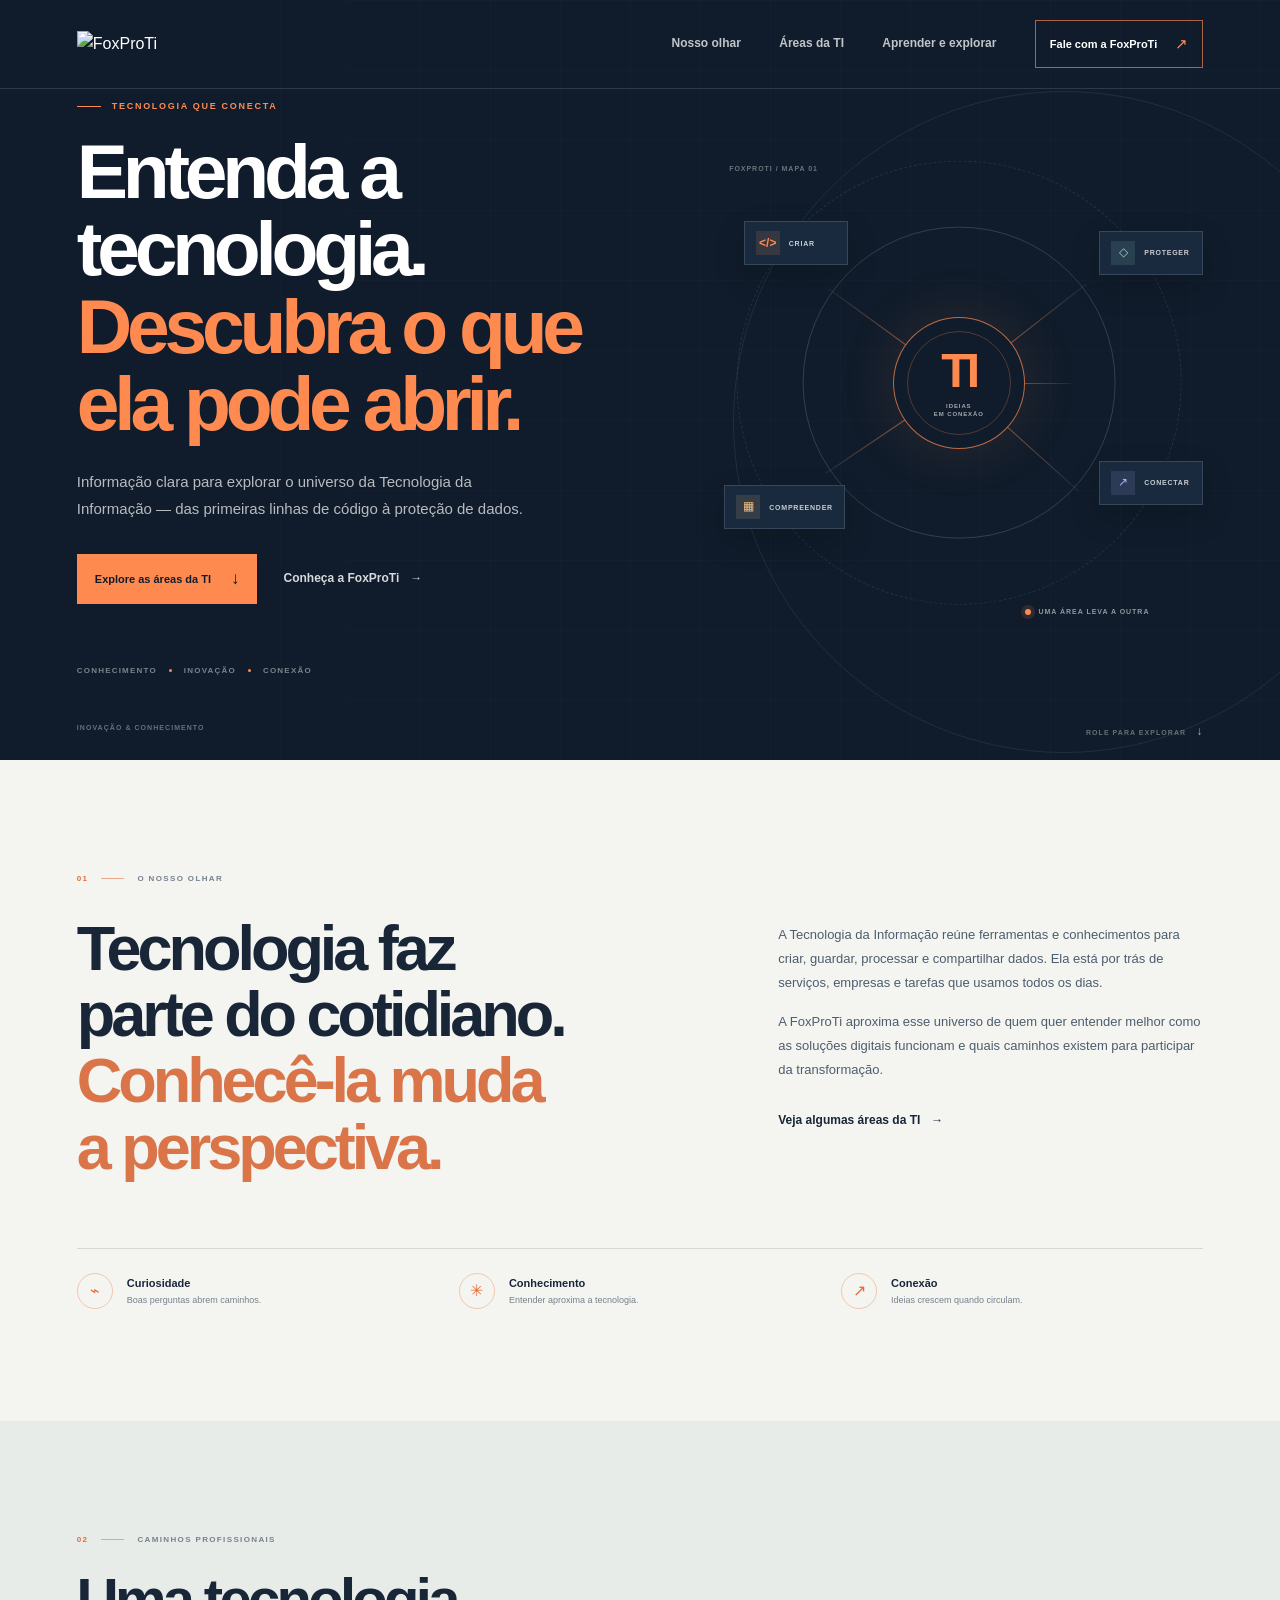
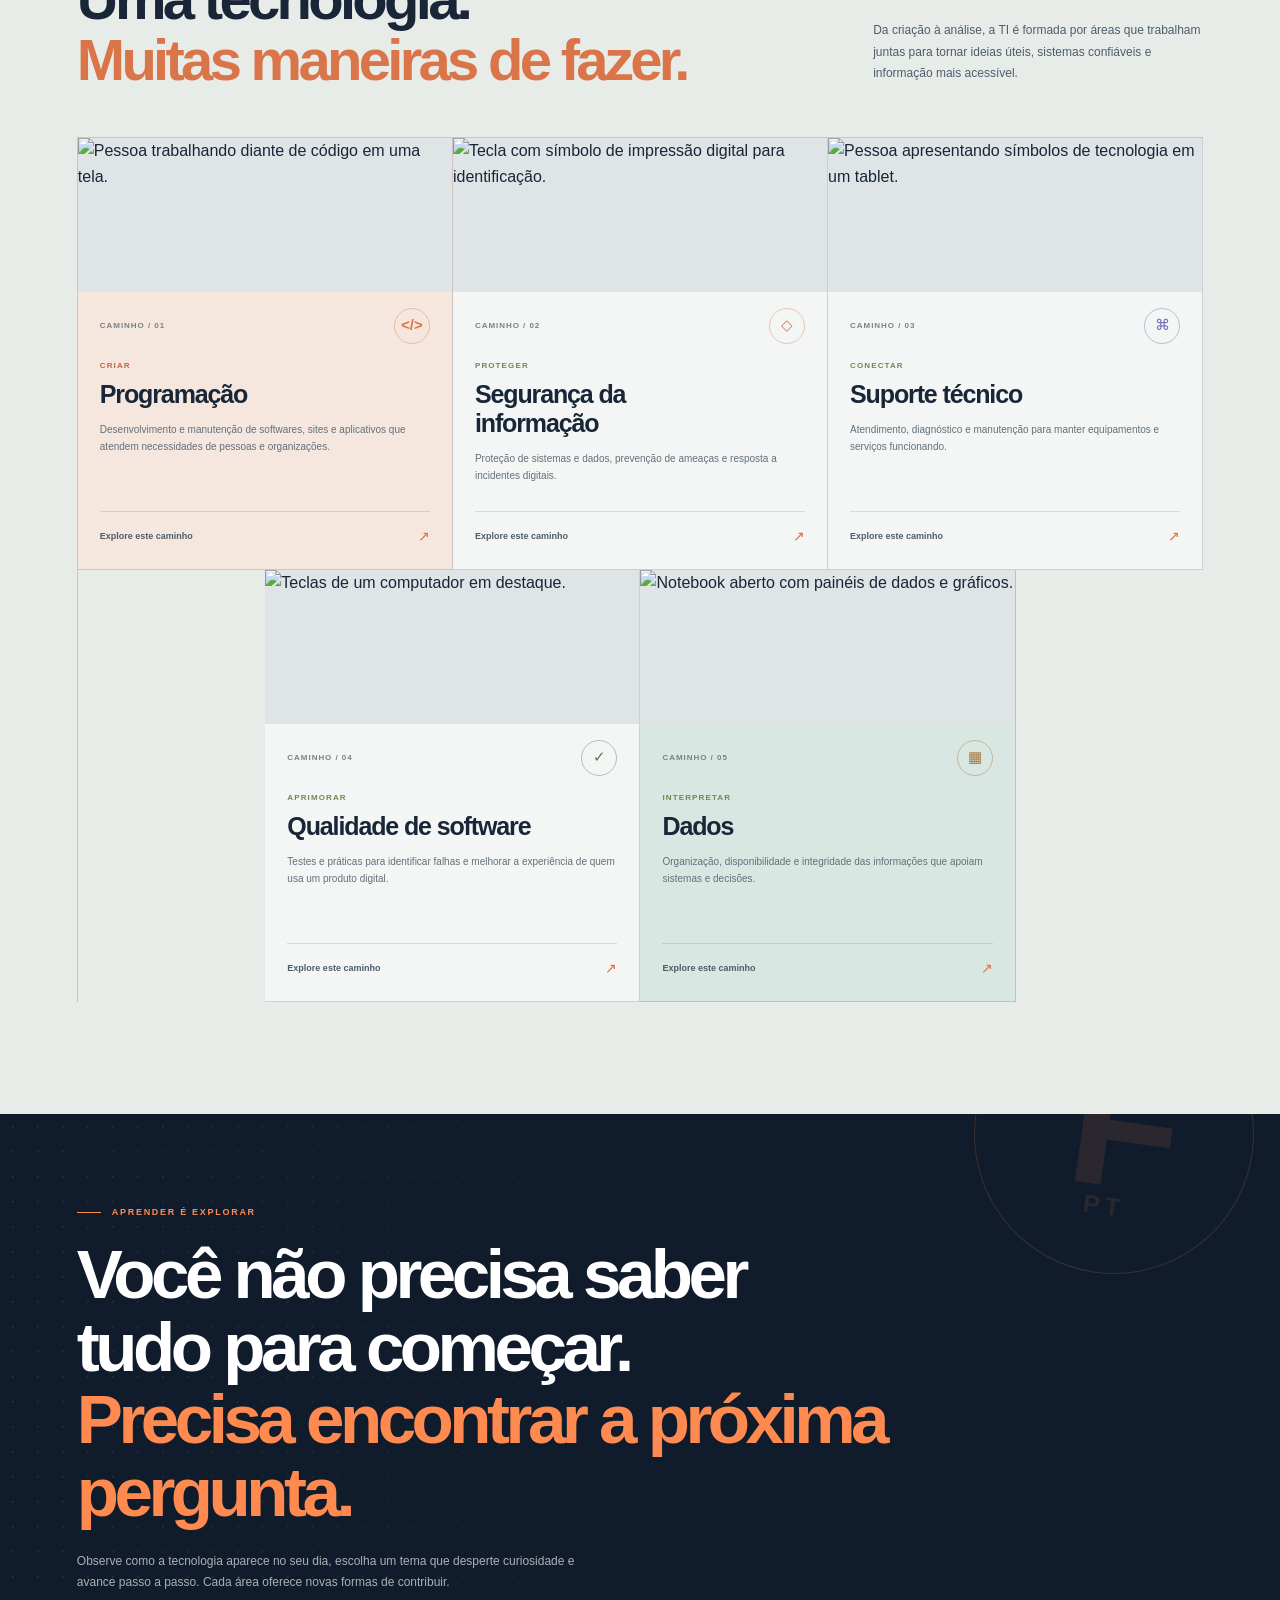
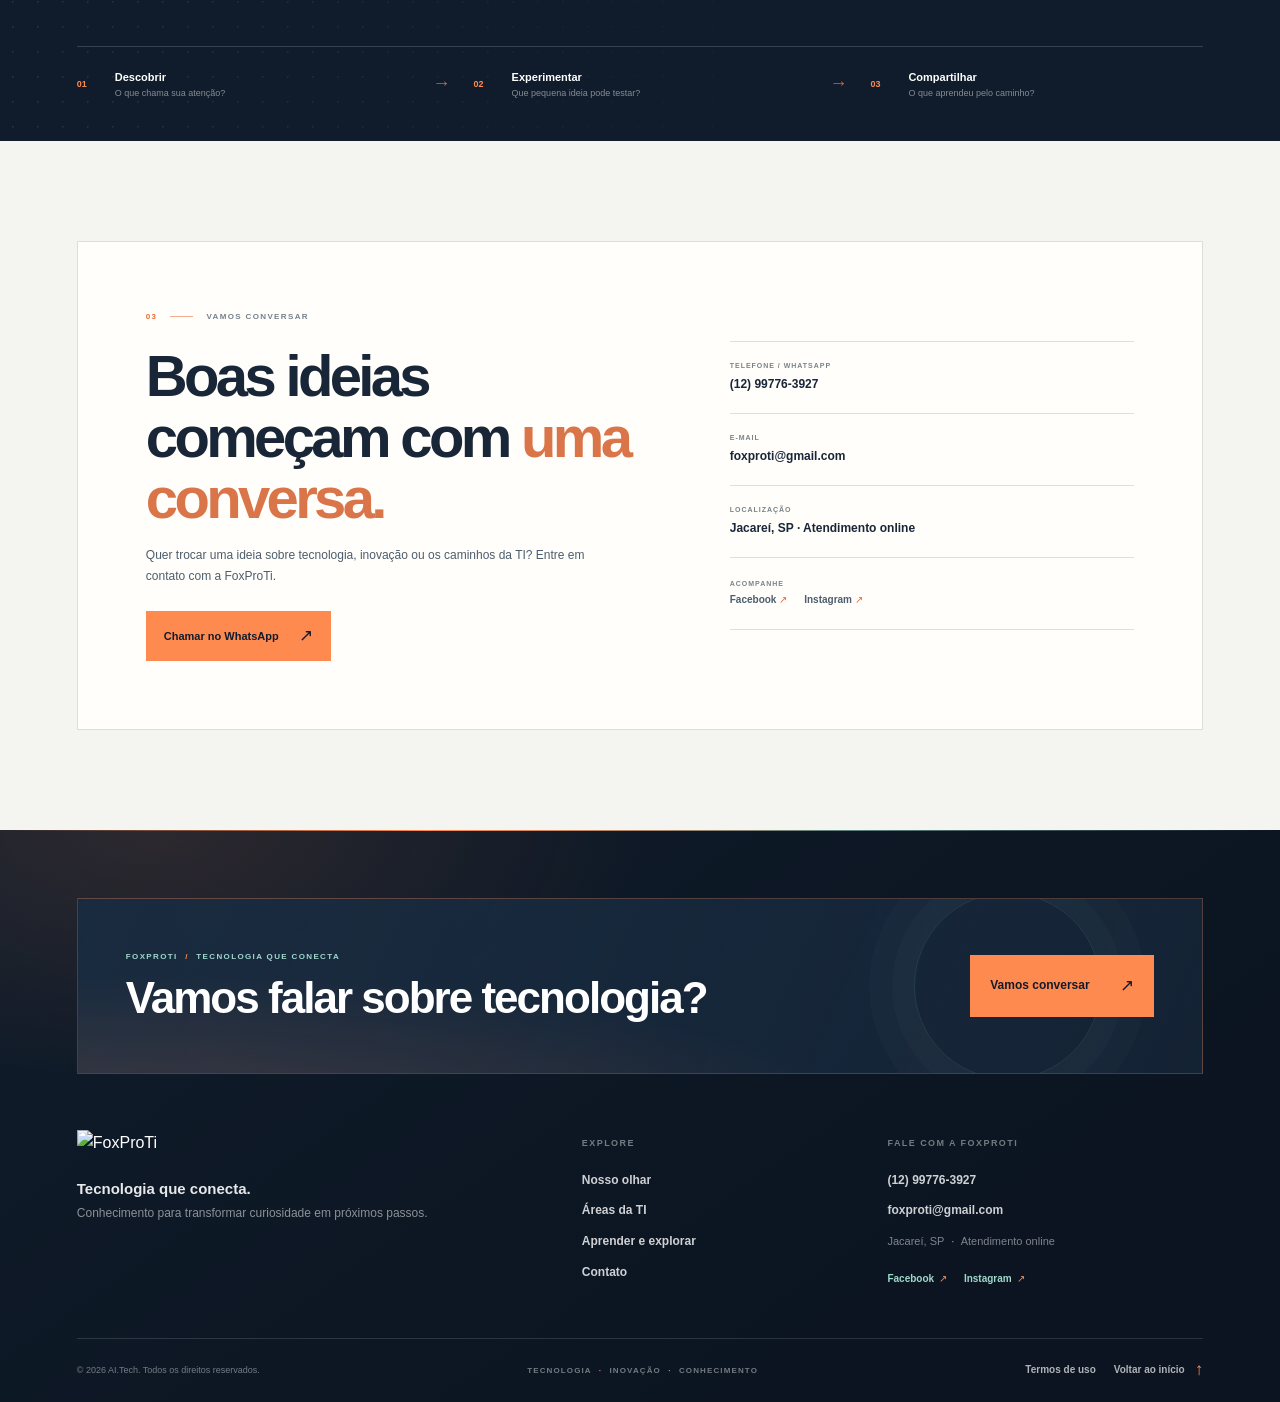
==== index.html @ 0beaa12d "FOXPROTI FOXPROTI" ====
﻿<!doctype html>
<html lang="pt-BR">
<head>
  <meta charset="utf-8">
  <meta name="viewport" content="width=device-width, initial-scale=1">
  <meta name="theme-color" content="#101c2b">
  <meta name="description" content="FoxProTi conecta conhecimento e tecnologia. Explore áreas da Tecnologia da Informação e encontre caminhos para aprender e inovar.">
  <meta property="og:type" content="website">
  <meta property="og:locale" content="pt_BR">
  <meta property="og:title" content="FoxProTi — Tecnologia que conecta">
  <meta property="og:description" content="Conhecimento, inovação e caminhos profissionais no universo da Tecnologia da Informação.">
  <title>FoxProTi — Tecnologia que conecta</title>
  <link rel="icon" href="images/logo.png" type="image/png">
  <link rel="stylesheet" href="css/style.css">
  <script src="js/main.js" defer></script>
</head>
<body>
  <a class="skip-link" href="#conteudo">Pular para o conteúdo</a>

  <header class="site-header">
    <div class="header-inner">
      <a class="brand" href="#inicio" aria-label="FoxProTi, início">
        <img src="images/logo.png" alt="FoxProTi">
      </a>
      <button class="menu-toggle" type="button" aria-expanded="false" aria-controls="site-nav" aria-label="Abrir menu">
        <span></span><span></span>
      </button>
      <nav class="site-nav" id="site-nav" aria-label="Navegação principal">
        <a href="#sobre">Nosso olhar</a>
        <a href="#areas">Áreas da TI</a>
        <a href="#caminhos">Aprender e explorar</a>
        <a class="nav-cta" href="#contato">Fale com a FoxProTi <span aria-hidden="true">↗</span></a>
      </nav>
    </div>
  </header>

  <main id="conteudo">
    <section class="hero" id="inicio" aria-labelledby="hero-title">
      <div class="hero-grid" aria-hidden="true"></div>
      <div class="hero-inner">
        <div class="hero-copy">
          <p class="eyebrow"><span class="eyebrow-line" aria-hidden="true"></span> TECNOLOGIA QUE CONECTA</p>
          <h1 id="hero-title">Entenda a tecnologia.<br><span>Descubra o que ela pode abrir.</span></h1>
          <p class="hero-lead">Informação clara para explorar o universo da Tecnologia da Informação — das primeiras linhas de código à proteção de dados.</p>
          <div class="hero-actions">
            <a class="button button-orange" href="#areas">Explore as áreas da TI <span aria-hidden="true">↓</span></a>
            <a class="text-link text-link-light" href="#sobre">Conheça a FoxProTi <span aria-hidden="true">→</span></a>
          </div>
          <div class="hero-note"><span>CONHECIMENTO</span><i aria-hidden="true"></i><span>INOVAÇÃO</span><i aria-hidden="true"></i><span>CONEXÃO</span></div>
        </div>

        <div class="hero-visual" role="img" aria-label="Ilustração: diferentes áreas da tecnologia conectadas">
          <div class="visual-orbit orbit-one" aria-hidden="true"></div>
          <div class="visual-orbit orbit-two" aria-hidden="true"></div>
          <div class="visual-lines" aria-hidden="true"><i></i><i></i><i></i><i></i><i></i></div>
          <div class="visual-core"><span>TI</span><small>IDEIAS<br>EM CONEXÃO</small></div>
          <div class="orbit-label label-code"><b>&lt;/&gt;</b><span>CRIAR</span></div>
          <div class="orbit-label label-shield"><b>◇</b><span>PROTEGER</span></div>
          <div class="orbit-label label-support"><b>↗</b><span>CONECTAR</span></div>
          <div class="orbit-label label-data"><b>▦</b><span>COMPREENDER</span></div>
          <div class="visual-caption"><span class="caption-dot" aria-hidden="true"></span> UMA ÁREA LEVA A OUTRA</div>
          <span class="visual-index">FOXPROTI / MAPA 01</span>
        </div>
      </div>
      <div class="hero-bottom"><span>INOVAÇÃO &amp; CONHECIMENTO</span><a href="#sobre">ROLE PARA EXPLORAR <span aria-hidden="true">↓</span></a></div>
    </section>

    <section class="intro section-pad" id="sobre" aria-labelledby="intro-title">
      <div class="section-kicker"><span>01</span><span>O NOSSO OLHAR</span></div>
      <div class="intro-layout">
        <h2 id="intro-title">Tecnologia faz parte do cotidiano. <em>Conhecê-la muda a perspectiva.</em></h2>
        <div class="intro-copy">
          <p>A Tecnologia da Informação reúne ferramentas e conhecimentos para criar, guardar, processar e compartilhar dados. Ela está por trás de serviços, empresas e tarefas que usamos todos os dias.</p>
          <p>A FoxProTi aproxima esse universo de quem quer entender melhor como as soluções digitais funcionam e quais caminhos existem para participar da transformação.</p>
          <a class="text-link" href="#areas">Veja algumas áreas da TI <span aria-hidden="true">→</span></a>
        </div>
      </div>
      <div class="principles" aria-label="Princípios da FoxProTi">
        <div><span class="principle-mark mark-signal" aria-hidden="true">⌁</span><b>Curiosidade</b><small>Boas perguntas abrem caminhos.</small></div>
        <div><span class="principle-mark mark-spark" aria-hidden="true">✳</span><b>Conhecimento</b><small>Entender aproxima a tecnologia.</small></div>
        <div><span class="principle-mark mark-link" aria-hidden="true">↗</span><b>Conexão</b><small>Ideias crescem quando circulam.</small></div>
      </div>
    </section>

    <section class="areas section-pad" id="areas" aria-labelledby="areas-title">
      <div class="section-heading">
        <div>
          <div class="section-kicker"><span>02</span><span>CAMINHOS PROFISSIONAIS</span></div>
          <h2 id="areas-title">Uma tecnologia.<br><em>Muitas maneiras de fazer.</em></h2>
        </div>
        <p>Da criação à análise, a TI é formada por áreas que trabalham juntas para tornar ideias úteis, sistemas confiáveis e informação mais acessível.</p>
      </div>
      <div class="area-grid">
        <article class="area-card area-card-feature">
          <img class="area-image" src="images/tecnologia9.jpg" alt="Pessoa trabalhando diante de código em uma tela." loading="lazy" decoding="async">
          <div class="area-card-body">
            <div class="area-card-meta"><span class="area-count">CAMINHO / 01</span><span class="area-symbol symbol-code" aria-hidden="true">&lt;/&gt;</span></div>
            <p class="area-tag">CRIAR</p><h3>Programação</h3>
            <p>Desenvolvimento e manutenção de softwares, sites e aplicativos que atendem necessidades de pessoas e organizações.</p>
            <a href="#caminhos" aria-label="Explore caminhos de aprendizagem em programação">Explore este caminho <span aria-hidden="true">↗</span></a>
          </div>
        </article>
        <article class="area-card">
          <img class="area-image" src="images/tecnologia3.jpg" alt="Tecla com símbolo de impressão digital para identificação." loading="lazy" decoding="async">
          <div class="area-card-body">
            <div class="area-card-meta"><span class="area-count">CAMINHO / 02</span><span class="area-symbol symbol-security" aria-hidden="true">◇</span></div>
            <p class="area-tag">PROTEGER</p><h3>Segurança da informação</h3>
            <p>Proteção de sistemas e dados, prevenção de ameaças e resposta a incidentes digitais.</p>
            <a href="#caminhos" aria-label="Explore caminhos de aprendizagem em segurança da informação">Explore este caminho <span aria-hidden="true">↗</span></a>
          </div>
        </article>
        <article class="area-card">
          <img class="area-image" src="images/tecnologi2.jpg" alt="Pessoa apresentando símbolos de tecnologia em um tablet." loading="lazy" decoding="async">
          <div class="area-card-body">
            <div class="area-card-meta"><span class="area-count">CAMINHO / 03</span><span class="area-symbol symbol-support" aria-hidden="true">⌘</span></div>
            <p class="area-tag">CONECTAR</p><h3>Suporte técnico</h3>
            <p>Atendimento, diagnóstico e manutenção para manter equipamentos e serviços funcionando.</p>
            <a href="#caminhos" aria-label="Explore caminhos de aprendizagem em suporte técnico">Explore este caminho <span aria-hidden="true">↗</span></a>
          </div>
        </article>
        <article class="area-card">
          <img class="area-image" src="images/tecnologia14.jpg" alt="Teclas de um computador em destaque." loading="lazy" decoding="async">
          <div class="area-card-body">
            <div class="area-card-meta"><span class="area-count">CAMINHO / 04</span><span class="area-symbol symbol-quality" aria-hidden="true">✓</span></div>
            <p class="area-tag">APRIMORAR</p><h3>Qualidade de software</h3>
            <p>Testes e práticas para identificar falhas e melhorar a experiência de quem usa um produto digital.</p>
            <a href="#caminhos" aria-label="Explore caminhos de aprendizagem em qualidade de software">Explore este caminho <span aria-hidden="true">↗</span></a>
          </div>
        </article>
        <article class="area-card area-card-last">
          <img class="area-image" src="images/tecnologia13-optimized.jpg" alt="Notebook aberto com painéis de dados e gráficos." loading="lazy" decoding="async">
          <div class="area-card-body">
            <div class="area-card-meta"><span class="area-count">CAMINHO / 05</span><span class="area-symbol symbol-data" aria-hidden="true">▦</span></div>
            <p class="area-tag">INTERPRETAR</p><h3>Dados</h3>
            <p>Organização, disponibilidade e integridade das informações que apoiam sistemas e decisões.</p>
            <a href="#caminhos" aria-label="Explore caminhos de aprendizagem em dados">Explore este caminho <span aria-hidden="true">↗</span></a>
          </div>
        </article>
      </div>
    </section>

    <section class="statement" id="caminhos" aria-labelledby="statement-title">
      <div class="statement-pattern" aria-hidden="true"></div>
      <div class="statement-inner">
        <p class="eyebrow"><span class="eyebrow-line" aria-hidden="true"></span> APRENDER É EXPLORAR</p>
        <h2 id="statement-title">Você não precisa saber tudo para começar.<br><span>Precisa encontrar a próxima pergunta.</span></h2>
        <p class="statement-copy">Observe como a tecnologia aparece no seu dia, escolha um tema que desperte curiosidade e avance passo a passo. Cada área oferece novas formas de contribuir.</p>
        <div class="learning-path" aria-label="Três passos para começar a explorar tecnologia">
          <div><span>01</span><b>Descobrir</b><small>O que chama sua atenção?</small></div>
          <i aria-hidden="true">→</i>
          <div><span>02</span><b>Experimentar</b><small>Que pequena ideia pode testar?</small></div>
          <i aria-hidden="true">→</i>
          <div><span>03</span><b>Compartilhar</b><small>O que aprendeu pelo caminho?</small></div>
        </div>
      </div>
      <div class="statement-stamp" aria-hidden="true">F<br><span>PT</span></div>
    </section>

    <section class="contact section-pad" id="contato" aria-labelledby="contact-title">
      <div class="contact-panel">
        <div class="contact-copy">
          <div class="section-kicker"><span>03</span><span>VAMOS CONVERSAR</span></div>
          <h2 id="contact-title">Boas ideias começam com <em>uma conversa.</em></h2>
          <p>Quer trocar uma ideia sobre tecnologia, inovação ou os caminhos da TI? Entre em contato com a FoxProTi.</p>
          <a class="button button-orange" href="https://api.whatsapp.com/send?phone=5512997763927" target="_blank" rel="noopener noreferrer">Chamar no WhatsApp <span aria-hidden="true">↗</span></a>
        </div>
        <div class="contact-details">
          <div class="contact-item"><span>TELEFONE / WHATSAPP</span><a href="tel:+5512997763927">(12) 99776-3927</a></div>
          <div class="contact-item"><span>E-MAIL</span><a href="mailto:foxproti@gmail.com">foxproti@gmail.com</a></div>
          <div class="contact-item"><span>LOCALIZAÇÃO</span><p>Jacareí, SP · Atendimento online</p></div>
          <div class="contact-item contact-social"><span>ACOMPANHE</span><div><a href="https://www.facebook.com/profile.php?id=100043924699159" target="_blank" rel="noopener noreferrer">Facebook <span aria-hidden="true">↗</span></a><a href="https://instagram.com/codextech.web" target="_blank" rel="noopener noreferrer">Instagram <span aria-hidden="true">↗</span></a></div></div>
        </div>
      </div>
    </section>
  </main>

  <footer class="site-footer">
    <div class="footer-inner">
      <div class="footer-invitation">
        <div class="footer-invitation-copy">
          <p class="footer-invitation-label">FOXPROTI <span aria-hidden="true">/</span> TECNOLOGIA QUE CONECTA</p>
          <h2>Vamos falar sobre tecnologia?</h2>
        </div>
        <a class="footer-whatsapp" href="https://api.whatsapp.com/send?phone=5512997763927" target="_blank" rel="noopener noreferrer">Vamos conversar <span aria-hidden="true">↗</span></a>
      </div>

      <div class="footer-top">
        <div class="footer-brand-block">
          <a class="brand brand-footer" href="#inicio" aria-label="FoxProTi, voltar ao início"><img src="images/logo.png" alt="FoxProTi"></a>
          <p>Tecnologia que conecta.<br><span>Conhecimento para transformar curiosidade em próximos passos.</span></p>
        </div>

        <nav class="footer-nav" aria-label="Navegação do rodapé">
          <h2 class="footer-heading">EXPLORE</h2>
          <a href="#sobre">Nosso olhar</a>
          <a href="#areas">Áreas da TI</a>
          <a href="#caminhos">Aprender e explorar</a>
          <a href="#contato">Contato</a>
        </nav>

        <div class="footer-contact">
          <h2 class="footer-heading">FALE COM A FOXPROTI</h2>
          <a href="tel:+5512997763927">(12) 99776-3927</a>
          <a href="mailto:foxproti@gmail.com">foxproti@gmail.com</a>
          <p>Jacareí, SP <span>·</span> Atendimento online</p>
          <div class="footer-socials" aria-label="Redes sociais">
            <a href="https://www.facebook.com/profile.php?id=100043924699159" target="_blank" rel="noopener noreferrer">Facebook <span aria-hidden="true">↗</span></a>
            <a href="https://instagram.com/codextech.web" target="_blank" rel="noopener noreferrer">Instagram <span aria-hidden="true">↗</span></a>
          </div>
        </div>
      </div>

      <div class="footer-bottom">
        <span class="footer-copyright">© 2026 AI.Tech. Todos os direitos reservados.</span>
        <span class="footer-signature">TECNOLOGIA <i aria-hidden="true">·</i> INOVAÇÃO <i aria-hidden="true">·</i> CONHECIMENTO</span>
        <div class="footer-bottom-links">
          <a class="footer-terms" href="termos-de-uso.html">Termos de uso</a>
          <a class="back-top" href="#inicio">Voltar ao início <span aria-hidden="true">↑</span></a>
        </div>
      </div>
    </div>
  </footer>
</body>
</html>
---- css/style.css ----
﻿:root {
  --ink: #182638;
  --ink-soft: #4d5d6d;
  --muted: #75818c;
  --paper: #f4f5f1;
  --white: #fff;
  --line: rgba(24, 38, 56, .14);
  --navy: #101c2b;
  --navy-light: #192b40;
  --orange: #ff8a50;
  --orange-dark: #e66c37;
  --mint: #9fd8cc;
  --page-width: 1210px;
  --gutter: clamp(22px, 6vw, 86px);
  font-family: "Segoe UI", Arial, sans-serif;
  font-synthesis: none;
  text-rendering: optimizeLegibility;
  -webkit-font-smoothing: antialiased;
  -moz-osx-font-smoothing: grayscale;
}

* { box-sizing: border-box; }
html { scroll-behavior: smooth; scroll-padding-top: 86px; }
body { margin: 0; background: var(--paper); color: var(--ink); font-size: 16px; line-height: 1.65; }
body.menu-open { overflow: hidden; }
a { color: inherit; text-decoration: none; }
button { color: inherit; font: inherit; }
::selection { background: var(--orange); color: var(--navy); }
:focus-visible { outline: 3px solid var(--orange); outline-offset: 4px; }

.skip-link { position: fixed; z-index: 1000; top: 12px; left: 12px; padding: 10px 15px; transform: translateY(-160%); background: var(--orange); color: var(--navy); font-size: 13px; font-weight: 700; }
.skip-link:focus { transform: translateY(0); }
.header-inner, .footer-inner { width: min(100% - (var(--gutter) * 2), var(--page-width)); margin-inline: auto; }

.site-header { position: absolute; z-index: 50; top: 0; left: 0; width: 100%; border-bottom: 1px solid rgba(255,255,255,.13); color: var(--white); }
.header-inner { display: flex; min-height: 88px; align-items: center; justify-content: space-between; gap: 28px; }
.brand { display: inline-flex; align-items: center; flex-shrink: 0; }
.brand img { display: block; width: 166px; max-height: 52px; object-fit: contain; object-position: left center; }
.site-nav { display: flex; align-items: center; gap: clamp(18px, 3vw, 39px); }
.site-nav > a:not(.nav-cta) { color: rgba(255,255,255,.74); font-size: 12px; font-weight: 650; transition: color .2s ease; }
.site-nav > a:not(.nav-cta):hover { color: var(--orange); }
.nav-cta { display: inline-flex; align-items: center; gap: 18px; padding: 11px 14px; border: 1px solid rgba(255,138,80,.65); color: var(--white); font-size: 11px; font-weight: 750; transition: background .2s ease, color .2s ease; }
.nav-cta span { color: var(--orange); font-size: 15px; }
.nav-cta:hover { background: var(--orange); color: var(--navy); }
.nav-cta:hover span { color: var(--navy); }
.menu-toggle { display: none; }

.hero { position: relative; min-height: 760px; overflow: hidden; background: var(--navy); color: var(--white); }
.hero-grid { position: absolute; inset: 0; opacity: .2; background-image: linear-gradient(rgba(255,255,255,.07) 1px, transparent 1px), linear-gradient(90deg, rgba(255,255,255,.07) 1px, transparent 1px); background-size: 70px 70px; mask-image: linear-gradient(90deg, transparent, #000 30%, #000); pointer-events: none; }
.hero::before { position: absolute; top: 12%; right: -9%; width: 660px; height: 660px; border: 1px solid rgba(159,216,204,.1); border-radius: 50%; content: ""; }
.hero-inner { position: relative; display: grid; width: min(100% - (var(--gutter) * 2), var(--page-width)); min-height: 685px; grid-template-columns: minmax(0, 1.08fr) minmax(360px, .92fr); align-items: center; gap: clamp(24px, 5vw, 72px); margin-inline: auto; padding-top: 100px; padding-bottom: 65px; }
.hero-copy { position: relative; z-index: 2; max-width: 685px; padding-bottom: 8px; }
.eyebrow { display: flex; align-items: center; gap: 11px; margin: 0 0 20px; color: var(--orange); font-size: 9px; font-weight: 800; letter-spacing: .19em; line-height: 1.4; }
.eyebrow-line { width: 24px; height: 1px; background: var(--orange); }
.hero h1 { margin: 0; font-size: clamp(46px, 6vw, 79px); font-weight: 560; letter-spacing: -.068em; line-height: 1.01; text-wrap: balance; }
.hero h1 span { color: var(--orange); }
.hero-lead { max-width: 465px; margin: 25px 0 0; color: rgba(255,255,255,.7); font-size: 15px; line-height: 1.8; }
.hero-actions { display: flex; align-items: center; flex-wrap: wrap; gap: 26px; margin-top: 32px; }
.button { display: inline-flex; min-height: 50px; align-items: center; justify-content: center; gap: 20px; padding: 0 17px; border: 1px solid transparent; font-size: 11px; font-weight: 800; transition: transform .2s ease, background .2s ease, border-color .2s ease; }
.button:hover { transform: translateY(-2px); }
.button span { font-size: 17px; line-height: 1; }
.button-orange { background: var(--orange); color: var(--navy); }
.button-orange:hover { background: #ffa274; }
.text-link { display: inline-flex; align-items: center; gap: 11px; color: var(--ink); font-size: 12px; font-weight: 750; }
.text-link span { transition: transform .2s ease; }
.text-link:hover span { transform: translateX(4px); }
.text-link-light { color: rgba(255,255,255,.83); }
.text-link-light:hover { color: var(--orange); }
.hero-note { display: flex; align-items: center; gap: 12px; margin-top: 60px; color: rgba(255,255,255,.45); font-size: 8px; font-weight: 800; letter-spacing: .15em; }
.hero-note i { width: 3px; height: 3px; border-radius: 50%; background: var(--orange); }

.hero-visual { position: relative; width: min(100%, 500px); aspect-ratio: 1; justify-self: end; isolation: isolate; }
.visual-orbit { position: absolute; top: 48%; left: 50%; border: 1px solid rgba(159,216,204,.2); border-radius: 50%; transform: translate(-50%,-50%); }
.orbit-one { width: 64%; aspect-ratio: 1; }
.orbit-two { width: 91%; aspect-ratio: 1; border-style: dashed; opacity: .64; }
.visual-lines { position: absolute; inset: 0; }
.visual-lines i { position: absolute; top: 48%; left: 50%; width: 33%; height: 1px; transform-origin: left center; background: linear-gradient(90deg, rgba(255,138,80,.8), rgba(159,216,204,.08)); }
.visual-lines i:nth-child(1) { transform: rotate(-144deg); }
.visual-lines i:nth-child(2) { transform: rotate(-38deg); }
.visual-lines i:nth-child(3) { transform: rotate(42deg); }
.visual-lines i:nth-child(4) { transform: rotate(146deg); }
.visual-lines i:nth-child(5) { width: 23%; transform: rotate(0); }
.visual-core { position: absolute; top: 48%; left: 50%; display: flex; width: 27%; aspect-ratio: 1; flex-direction: column; align-items: center; justify-content: center; border: 1px solid rgba(255,138,80,.72); border-radius: 50%; background: var(--navy); box-shadow: 0 0 60px rgba(255,138,80,.12); transform: translate(-50%,-50%); }
.visual-core::before { position: absolute; inset: 10%; border: 1px solid rgba(255,138,80,.27); border-radius: 50%; content: ""; }
.visual-core > span { position: relative; color: var(--orange); font-size: clamp(30px, 4vw, 48px); font-weight: 750; letter-spacing: -.08em; line-height: 1; }
.visual-core small { position: relative; margin-top: 7px; color: rgba(255,255,255,.62); font-size: 6px; font-weight: 800; letter-spacing: .15em; line-height: 1.35; text-align: center; }
.orbit-label { position: absolute; z-index: 2; display: flex; min-width: 104px; align-items: center; gap: 9px; padding: 9px 11px; border: 1px solid rgba(255,255,255,.13); background: rgba(25,43,64,.96); box-shadow: 0 12px 32px rgba(0,0,0,.16); }
.orbit-label b { display: grid; width: 24px; height: 24px; place-items: center; background: rgba(255,138,80,.13); color: var(--orange); font-size: 12px; }
.orbit-label span { color: rgba(255,255,255,.76); font-size: 7px; font-weight: 800; letter-spacing: .11em; }
.label-code { top: 15%; left: 6%; }
.label-shield { top: 17%; right: 0; }
.label-support { right: 0; bottom: 27%; }
.label-data { bottom: 22%; left: 2%; }
.label-shield b { color: var(--mint); background: rgba(159,216,204,.12); }
.label-support b { color: #b4aaff; background: rgba(180,170,255,.12); }
.label-data b { color: #ffc27e; background: rgba(255,194,126,.12); }
.visual-caption { position: absolute; right: 11%; bottom: 4%; display: flex; align-items: center; gap: 8px; color: rgba(255,255,255,.54); font-size: 7px; font-weight: 800; letter-spacing: .14em; }
.caption-dot { width: 6px; height: 6px; border-radius: 50%; background: var(--orange); box-shadow: 0 0 0 4px rgba(255,138,80,.12); }
.visual-index { position: absolute; top: 3%; left: 3%; color: rgba(255,255,255,.38); font-size: 7px; font-weight: 800; letter-spacing: .14em; }
.hero-bottom { position: absolute; right: var(--gutter); bottom: 18px; left: var(--gutter); display: flex; max-width: var(--page-width); justify-content: space-between; margin-inline: auto; color: rgba(255,255,255,.37); font-size: 7px; font-weight: 800; letter-spacing: .15em; }
.hero-bottom a { color: inherit; }
.hero-bottom a span { margin-left: 7px; color: var(--orange); font-size: 12px; }

.section-pad { padding: 112px var(--gutter); }
.section-kicker { display: flex; align-items: center; gap: 13px; margin-bottom: 30px; color: var(--muted); font-size: 8px; font-weight: 800; letter-spacing: .17em; }
.section-kicker span:first-child { color: var(--orange-dark); }
.section-kicker span:first-child::after { display: inline-block; width: 23px; height: 1px; margin-left: 13px; background: rgba(230,108,55,.55); vertical-align: middle; content: ""; }
.intro { width: min(100%, calc(var(--page-width) + var(--gutter) * 2)); margin-inline: auto; }
.intro-layout { display: grid; grid-template-columns: 1.17fr .83fr; align-items: start; gap: clamp(38px, 8vw, 112px); }
.intro h2, .section-heading h2 { margin: 0; font-size: clamp(37px, 5vw, 63px); font-weight: 560; letter-spacing: -.064em; line-height: 1.05; text-wrap: balance; }
.intro h2 em, .section-heading h2 em, .contact-copy h2 em { color: #d97549; font-style: normal; }
.intro-copy { max-width: 455px; padding-top: 8px; }
.intro-copy p { margin: 0 0 15px; color: var(--ink-soft); font-size: 13px; line-height: 1.85; }
.intro-copy .text-link { margin-top: 14px; }
.principles { display: grid; grid-template-columns: repeat(3, 1fr); gap: 20px; margin-top: 68px; padding-top: 24px; border-top: 1px solid var(--line); }
.principles > div { display: grid; grid-template-columns: 38px 1fr; align-items: center; column-gap: 12px; }
.principle-mark { display: grid; width: 36px; height: 36px; grid-row: span 2; place-items: center; border: 1px solid rgba(230,108,55,.34); border-radius: 50%; color: var(--orange-dark); font-size: 16px; }
.principles b { font-size: 11px; font-weight: 750; }
.principles small { color: var(--muted); font-size: 9px; }

.areas { background: #e8ece9; }
.section-heading { display: flex; width: min(100%, var(--page-width)); align-items: end; justify-content: space-between; gap: 55px; margin: 0 auto 46px; }
.section-heading .section-kicker { margin-bottom: 23px; }
.section-heading h2 { font-size: clamp(37px, 4.8vw, 58px); }
.section-heading h2 em { color: #d97549; }
.section-heading > p { max-width: 330px; margin: 0 0 6px; color: var(--ink-soft); font-size: 12px; line-height: 1.8; }
.area-grid { display: grid; width: min(100%, var(--page-width)); grid-template-columns: repeat(6, 1fr); margin-inline: auto; border-top: 1px solid rgba(24,38,56,.18); border-left: 1px solid rgba(24,38,56,.18); }
.area-card { position: relative; display: flex; min-height: 432px; grid-column: span 2; flex-direction: column; overflow: hidden; border-right: 1px solid rgba(24,38,56,.18); border-bottom: 1px solid rgba(24,38,56,.18); background: rgba(255,255,255,.48); transition: background .22s ease, transform .22s ease, box-shadow .22s ease; }
.area-card:hover { z-index: 1; transform: translateY(-4px); background: var(--white); box-shadow: 0 15px 35px rgba(24,38,56,.09); }
.area-card:nth-child(4) { grid-column: 2 / span 2; }
.area-image { display: block; width: 100%; height: 154px; flex: none; object-fit: cover; background: #dfe5e6; }
.area-card-body { display: flex; flex: 1; flex-direction: column; padding: 16px 22px 21px; }
.area-card-meta { display: flex; align-items: center; justify-content: space-between; gap: 10px; }
.area-count { color: #77828a; font-size: 8px; font-weight: 800; letter-spacing: .12em; }
.area-symbol { display: grid; width: 36px; height: 36px; flex: none; place-items: center; border: 1px solid rgba(230,108,55,.36); border-radius: 50%; color: #d97549; font-size: 15px; font-weight: 700; }
.symbol-shield { color: #43857a; border-color: rgba(67,133,122,.45); }
.symbol-support { color: #716ab3; border-color: rgba(113,106,179,.42); }
.symbol-quality { color: #597f4c; border-color: rgba(89,127,76,.42); }
.symbol-data { color: #a07440; border-color: rgba(160,116,64,.42); }
.area-tag { margin: 15px 0 8px; color: #778451; font-size: 8px; font-weight: 800; letter-spacing: .14em; }
.area-card h3 { max-width: 270px; margin: 0; font-size: clamp(20px, 2vw, 25px); font-weight: 620; letter-spacing: -.045em; line-height: 1.16; }
.area-card-body > p:not(.area-tag) { max-width: 340px; margin: 12px 0 20px; color: #62707c; font-size: 10px; line-height: 1.75; }
.area-card-body > a { display: flex; align-items: center; justify-content: space-between; gap: 12px; margin-top: auto; padding-top: 13px; border-top: 1px solid rgba(24,38,56,.13); color: var(--ink-soft); font-size: 9px; font-weight: 750; }
.area-card-body > a span { color: var(--orange-dark); font-size: 14px; transition: transform .2s ease; }
.area-card-body > a:hover span { transform: translate(2px,-2px); }
.area-card-feature { background: #f5e7dd; }
.area-card-feature .area-tag { color: #bf6541; }
.area-card-last { background: #d9e7e2; }

.statement { position: relative; overflow: hidden; padding: 92px var(--gutter) 40px; background: var(--navy); color: var(--white); }
.statement-pattern { position: absolute; inset: 0; opacity: .2; background-image: radial-gradient(rgba(159,216,204,.6) 1px, transparent 1px); background-size: 25px 25px; mask-image: linear-gradient(90deg, #000, transparent 68%); pointer-events: none; }
.statement-inner { position: relative; z-index: 1; width: min(100%, var(--page-width)); min-height: 495px; margin-inline: auto; }
.statement h2 { max-width: 970px; margin: 0; font-size: clamp(38px, 5.4vw, 70px); font-weight: 550; letter-spacing: -.065em; line-height: 1.05; text-wrap: balance; }
.statement h2 span { color: var(--orange); }
.statement-copy { max-width: 515px; margin: 22px 0 0; color: rgba(255,255,255,.65); font-size: 12px; line-height: 1.8; }
.learning-path { position: absolute; right: 0; bottom: 0; left: 0; display: grid; grid-template-columns: 1fr 40px 1fr 40px 1fr; align-items: center; gap: 12px; padding-top: 21px; border-top: 1px solid rgba(255,255,255,.17); }
.learning-path > div { display: grid; grid-template-columns: 28px 1fr; align-items: center; column-gap: 10px; }
.learning-path > div > span { grid-row: span 2; color: var(--orange); font-size: 9px; font-weight: 800; }
.learning-path b { font-size: 11px; font-weight: 750; }
.learning-path small { color: rgba(255,255,255,.49); font-size: 9px; }
.learning-path > i { color: rgba(255,138,80,.73); font-size: 18px; font-style: normal; text-align: center; }
.statement-stamp { position: absolute; top: -120px; right: 2%; display: grid; width: 280px; height: 280px; align-content: center; justify-items: center; border: 1px solid rgba(255,138,80,.18); border-radius: 50%; color: rgba(255,138,80,.11); font-size: 180px; font-weight: 800; letter-spacing: -.12em; line-height: .8; transform: rotate(8deg); }
.statement-stamp span { font-size: 25px; letter-spacing: .2em; }

.contact { padding-top: 100px; padding-bottom: 100px; }
.contact-panel { display: grid; width: min(100%, var(--page-width)); min-height: 400px; grid-template-columns: 1.1fr .9fr; gap: clamp(35px, 7vw, 90px); align-items: center; margin-inline: auto; padding: clamp(30px, 6vw, 68px); border: 1px solid rgba(24,38,56,.15); background: #fffefa; }
.contact-copy .section-kicker { margin-bottom: 23px; }
.contact-copy h2 { max-width: 620px; margin: 0; font-size: clamp(37px, 4.7vw, 58px); font-weight: 560; letter-spacing: -.063em; line-height: 1.05; }
.contact-copy > p:not(.section-kicker) { max-width: 440px; margin: 16px 0 23px; color: var(--ink-soft); font-size: 12px; line-height: 1.8; }
.contact-details { border-top: 1px solid var(--line); }
.contact-item { display: flex; min-height: 72px; flex-direction: column; justify-content: center; gap: 3px; padding: 12px 0; border-bottom: 1px solid var(--line); }
.contact-item > span { color: #7a8389; font-size: 7px; font-weight: 800; letter-spacing: .14em; }
.contact-item > a, .contact-item > p { margin: 0; color: var(--ink); font-size: 12px; font-weight: 700; }
.contact-item > a:hover { color: var(--orange-dark); }
.contact-social > div { display: flex; gap: 17px; }
.contact-social > div a { color: var(--ink-soft); font-size: 10px; font-weight: 700; }
.contact-social > div a span { color: var(--orange-dark); }
.contact-social > div a:hover { color: var(--orange-dark); }

.site-footer { position: relative; isolation: isolate; overflow: hidden; padding: 68px var(--gutter) 0; background: radial-gradient(ellipse at 12% 0%, rgba(255,138,80,.12), transparent 31%), linear-gradient(145deg, #101c2b, #0b1420 78%); color: var(--white); }
.site-footer::before { position: absolute; top: 0; right: 0; left: 0; height: 1px; background: linear-gradient(90deg, transparent, var(--orange), rgba(159,216,204,.55), transparent); content: ""; }
.footer-inner { position: relative; width: min(100%, var(--page-width)); }
.footer-invitation { position: relative; isolation: isolate; overflow: hidden; display: flex; min-height: 176px; align-items: center; justify-content: space-between; gap: 32px; margin-bottom: 50px; padding: clamp(25px, 4.5vw, 48px); border: 1px solid rgba(255,138,80,.24); background: radial-gradient(ellipse at 8% 130%, rgba(255,138,80,.17), transparent 47%), linear-gradient(112deg, rgba(25,43,64,.96), rgba(25,43,64,.62)); }
.footer-invitation::after { position: absolute; z-index: -1; top: 50%; right: 9%; width: 185px; aspect-ratio: 1; border: 1px solid rgba(159,216,204,.12); border-radius: 50%; box-shadow: 0 0 0 22px rgba(159,216,204,.025), 0 0 0 45px rgba(159,216,204,.02); content: ""; transform: translateY(-50%); }
.footer-invitation-copy { position: relative; z-index: 1; }
.footer-invitation-label { margin: 0 0 10px; color: var(--mint); font-size: 8px; font-weight: 800; letter-spacing: .17em; }
.footer-invitation-label span { padding-inline: 4px; color: var(--orange); }
.footer-invitation h2 { margin: 0; color: var(--white); font-size: clamp(28px, 4vw, 44px); font-weight: 620; letter-spacing: -.045em; line-height: 1.12; }
.footer-top { display: grid; grid-template-columns: minmax(0, 1.25fr) minmax(150px, .65fr) minmax(240px, .95fr); gap: clamp(34px, 7vw, 100px); padding: 6px 0 50px; }
.footer-brand-block { max-width: 385px; }
.brand-footer img { width: 155px; }
.footer-brand-block > p { margin: 21px 0 0; color: rgba(255,255,255,.9); font-size: 15px; font-weight: 700; line-height: 1.55; }
.footer-brand-block > p span { color: rgba(255,255,255,.52); font-size: 12px; font-weight: 450; }
.footer-whatsapp { position: relative; z-index: 1; display: inline-flex; min-width: 184px; align-items: center; justify-content: space-between; gap: 25px; padding: 16px 19px; border: 1px solid var(--orange); background: var(--orange); color: var(--navy); font-size: 12px; font-weight: 800; transition: background .2s ease, color .2s ease; }
.footer-whatsapp span { font-size: 17px; }
.footer-whatsapp:hover { background: transparent; color: var(--orange); }
.footer-heading { margin: 6px 0 20px; color: rgba(255,255,255,.43); font-size: 9px; font-weight: 800; letter-spacing: .16em; }
.footer-nav, .footer-contact { display: flex; align-items: flex-start; flex-direction: column; }
.footer-nav > a, .footer-contact > a { color: rgba(255,255,255,.8); font-size: 12px; font-weight: 550; transition: color .2s ease; }
.footer-nav > a + a, .footer-contact > a + a { margin-top: 11px; }
.footer-nav > a:hover, .footer-contact > a:hover, .footer-socials a:hover { color: var(--orange); }
.footer-contact > p { margin: 11px 0 0; color: rgba(255,255,255,.48); font-size: 11px; }
.footer-contact > p span { padding: 0 4px; color: var(--orange); }
.footer-socials { display: flex; flex-wrap: wrap; gap: 17px; margin-top: 21px; }
.footer-socials a { color: var(--mint); font-size: 10px; font-weight: 700; transition: color .2s ease; }
.footer-socials a span { padding-left: 2px; color: var(--orange); }
.footer-bottom { display: flex; min-height: 64px; align-items: center; justify-content: space-between; gap: 20px; border-top: 1px solid rgba(255,255,255,.13); color: rgba(255,255,255,.43); font-size: 9px; }
.footer-signature { font-size: 8px; font-weight: 800; letter-spacing: .14em; }
.footer-signature i { padding: 0 4px; color: var(--orange); font-style: normal; }
.footer-bottom-links { display: flex; align-items: center; gap: 18px; }
.footer-terms { color: rgba(255,255,255,.68); font-size: 10px; font-weight: 650; transition: color .2s ease; }
.footer-terms:hover { color: var(--orange); }
.back-top { display: inline-flex; align-items: center; gap: 10px; color: rgba(255,255,255,.68); font-size: 10px; font-weight: 700; transition: color .2s ease; }
.back-top span { color: var(--orange); font-size: 17px; }
.back-top:hover { color: var(--orange); }

.terms-header { background: var(--navy); color: var(--white); }
.terms-header-inner { display: flex; width: min(100% - (var(--gutter) * 2), var(--page-width)); min-height: 88px; align-items: center; justify-content: space-between; gap: 24px; margin-inline: auto; }
.terms-back { color: rgba(255,255,255,.75); font-size: 12px; font-weight: 700; }
.terms-back span { padding-left: 7px; color: var(--orange); }
.terms-back:hover { color: var(--orange); }
.terms-main { padding: clamp(54px, 8vw, 100px) var(--gutter); }
.terms-document { max-width: 820px; margin-inline: auto; }
.terms-eyebrow { margin: 0 0 13px; color: #758451; font-size: 9px; font-weight: 800; letter-spacing: .16em; }
.terms-eyebrow span { padding: 0 6px; color: var(--orange-dark); }
.terms-document h1 { margin: 0; color: var(--ink); font-size: clamp(40px, 6vw, 64px); font-weight: 650; letter-spacing: -.055em; line-height: 1.05; }
.terms-updated { margin: 16px 0 28px; color: var(--muted); font-size: 12px; }
.terms-lead { max-width: 730px; margin: 0 0 43px; color: var(--ink-soft); font-size: 17px; line-height: 1.8; }
.terms-document section { padding: 25px 0; border-top: 1px solid var(--line); }
.terms-document h2 { margin: 0 0 9px; color: var(--ink); font-size: 19px; font-weight: 700; letter-spacing: -.02em; }
.terms-document section p { max-width: 760px; margin: 8px 0 0; color: var(--ink-soft); font-size: 14px; line-height: 1.85; }
.terms-document section a { color: #bd5b32; text-decoration: underline; text-underline-offset: 3px; }
.terms-home-link { display: inline-block; margin-top: 20px; color: var(--ink); font-size: 12px; font-weight: 750; }
.terms-home-link:hover { color: var(--orange-dark); }

@media (max-width: 1000px) {
  :root { --gutter: clamp(24px, 5vw, 54px); }
  .hero { min-height: 710px; }
  .hero-inner { min-height: 650px; grid-template-columns: minmax(0, 1.05fr) minmax(310px, .95fr); gap: 12px; }
  .hero h1 { font-size: clamp(43px, 6.2vw, 66px); }
  .hero-visual { width: min(100%, 420px); }
  .orbit-label { min-width: 91px; gap: 6px; padding: 7px 8px; }
  .orbit-label b { width: 21px; height: 21px; }
  .area-card { min-height: 440px; }
  .area-card-body { padding-inline: 17px; }
  .area-card h3 { font-size: 22px; }
}

@media (max-width: 760px) {
  html { scroll-padding-top: 72px; }
  .header-inner { min-height: 72px; }
  .brand img { width: 147px; max-height: 44px; }
  .menu-toggle { position: relative; z-index: 2; display: flex; width: 42px; height: 42px; flex-direction: column; align-items: center; justify-content: center; gap: 6px; border: 1px solid rgba(255,255,255,.25); background: transparent; cursor: pointer; }
  .menu-toggle span { display: block; width: 17px; height: 1px; background: var(--orange); transition: transform .2s ease; }
  .menu-toggle[aria-expanded="true"] span:first-child { transform: translateY(3.5px) rotate(45deg); }
  .menu-toggle[aria-expanded="true"] span:last-child { transform: translateY(-3.5px) rotate(-45deg); }
  .site-nav { position: absolute; top: 71px; right: 0; left: 0; display: none; align-items: stretch; gap: 0; padding: 10px var(--gutter) 22px; border-bottom: 1px solid rgba(255,255,255,.14); background: var(--navy); }
  .site-nav.is-open { display: flex; flex-direction: column; }
  .site-nav > a:not(.nav-cta) { padding: 14px 0; border-bottom: 1px solid rgba(255,255,255,.1); font-size: 13px; }
  .nav-cta { justify-content: space-between; margin-top: 15px; }
  .hero { min-height: auto; }
  .hero-inner { min-height: 0; grid-template-columns: 1fr; gap: 16px; padding-top: 128px; padding-bottom: 68px; }
  .hero h1 { max-width: 650px; font-size: clamp(45px, 9.4vw, 70px); }
  .hero-lead { max-width: 540px; font-size: 14px; }
  .hero-note { margin-top: 39px; }
  .hero-visual { width: min(100%, 405px); justify-self: center; margin-top: 10px; }
  .section-pad { padding-block: 80px; }
  .intro-layout { grid-template-columns: 1fr; gap: 24px; }
  .intro h2 { max-width: 700px; }
  .intro-copy { max-width: 620px; }
  .principles { margin-top: 48px; }
  .section-heading { align-items: start; flex-direction: column; gap: 22px; margin-bottom: 34px; }
  .section-heading > p { max-width: 500px; }
  .area-card { min-height: 440px; }
  .statement { padding-top: 76px; }
  .statement-inner { min-height: 470px; }
  .statement h2 { font-size: clamp(39px, 7.8vw, 59px); }
  .statement-stamp { right: -8%; }
  .contact-panel { grid-template-columns: 1fr; gap: 38px; }
  .site-footer { padding-top: 54px; }
  .footer-invitation { min-height: 0; align-items: flex-start; flex-direction: column; gap: 23px; margin-bottom: 39px; }
  .footer-invitation::after { right: 7%; width: 135px; }
  .footer-top { grid-template-columns: minmax(0, 1fr) minmax(200px, .9fr); gap: 36px 42px; padding-bottom: 38px; }
  .footer-brand-block { grid-column: 1 / -1; max-width: 460px; }
  .footer-bottom { display: grid; min-height: 0; grid-template-columns: 1fr auto; gap: 9px 18px; padding-block: 15px; }
  .footer-signature { grid-column: 1 / -1; grid-row: 2; font-size: 7px; }
  .footer-bottom-links { grid-column: 2; grid-row: 1; gap: 14px; }
  .back-top { font-size: 9px; }
}

@media (max-width: 540px) {
  :root { --gutter: 22px; }
  .hero h1 { font-size: clamp(41px, 10.8vw, 58px); }
  .hero h1 br { display: none; }
  .hero-actions { align-items: flex-start; flex-direction: column; gap: 18px; }
  .hero-visual { width: min(100%, 360px); }
  .orbit-label { min-width: 78px; gap: 5px; padding: 6px; }
  .orbit-label b { width: 18px; height: 18px; font-size: 10px; }
  .orbit-label span { font-size: 5px; }
  .visual-caption { right: 4%; font-size: 6px; }
  .hero-note { gap: 8px; font-size: 6px; letter-spacing: .1em; }
  .section-pad { padding-block: 68px; }
  .intro h2, .section-heading h2 { font-size: 39px; }
  .principles { grid-template-columns: 1fr; gap: 15px; }
  .section-heading h2 br { display: none; }
  .area-grid { grid-template-columns: 1fr; }
  .area-card, .area-card:nth-child(4) { min-height: 0; grid-column: 1; }
  .area-image { height: 190px; }
  .area-card-body { padding: 17px 20px 20px; }
  .area-card h3 { font-size: 25px; }
  .statement { padding: 66px var(--gutter) 28px; }
  .statement-inner { min-height: 510px; }
  .statement h2 { font-size: 39px; }
  .statement h2 br { display: none; }
  .statement-copy { font-size: 11px; }
  .learning-path { grid-template-columns: 1fr; gap: 11px; }
  .learning-path > i { display: none; }
  .learning-path > div { grid-template-columns: 24px 1fr; }
  .learning-path small { grid-column: 2; }
  .statement-stamp { top: 0; right: -24%; width: 230px; height: 230px; font-size: 145px; }
  .contact { padding-bottom: 68px; }
  .contact-panel { gap: 31px; padding: 27px 21px; }
  .contact-copy h2 { font-size: 39px; }
  .site-footer { padding-top: 46px; }
  .footer-invitation { gap: 18px; margin-bottom: 32px; padding: 22px 19px; }
  .footer-invitation h2 { max-width: 260px; font-size: 29px; }
  .footer-whatsapp { width: 100%; min-width: 0; }
  .footer-invitation::after { top: 25%; right: -6%; width: 105px; }
  .footer-top { grid-template-columns: 1fr; gap: 31px; padding-bottom: 32px; }
  .footer-brand-block { grid-column: auto; }
  .footer-heading { margin-bottom: 14px; }
  .footer-bottom { grid-template-columns: 1fr; gap: 10px; }
  .footer-signature { grid-column: auto; grid-row: auto; }
  .footer-bottom-links { grid-column: auto; grid-row: auto; justify-content: space-between; }
}

@media (prefers-reduced-motion: reduce) {
  *, *::before, *::after { scroll-behavior: auto !important; transition-duration: .01ms !important; }
}
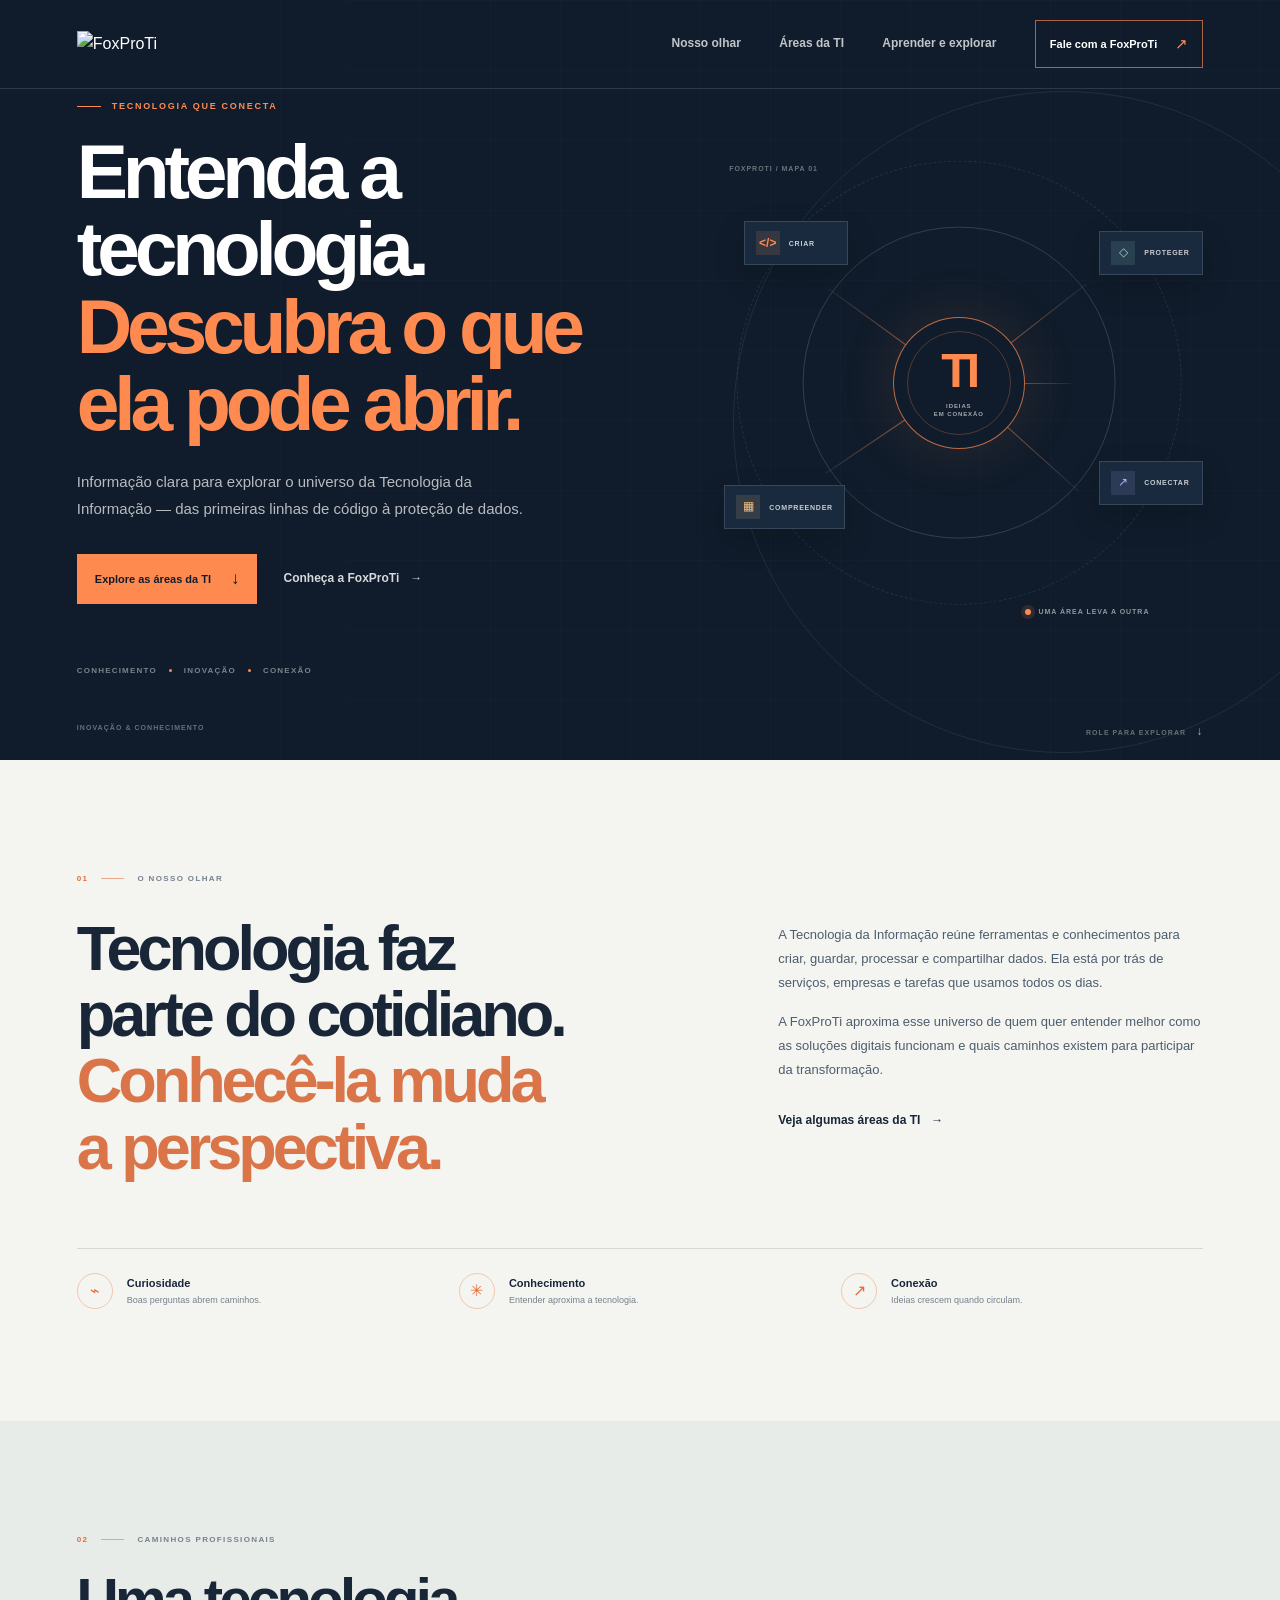
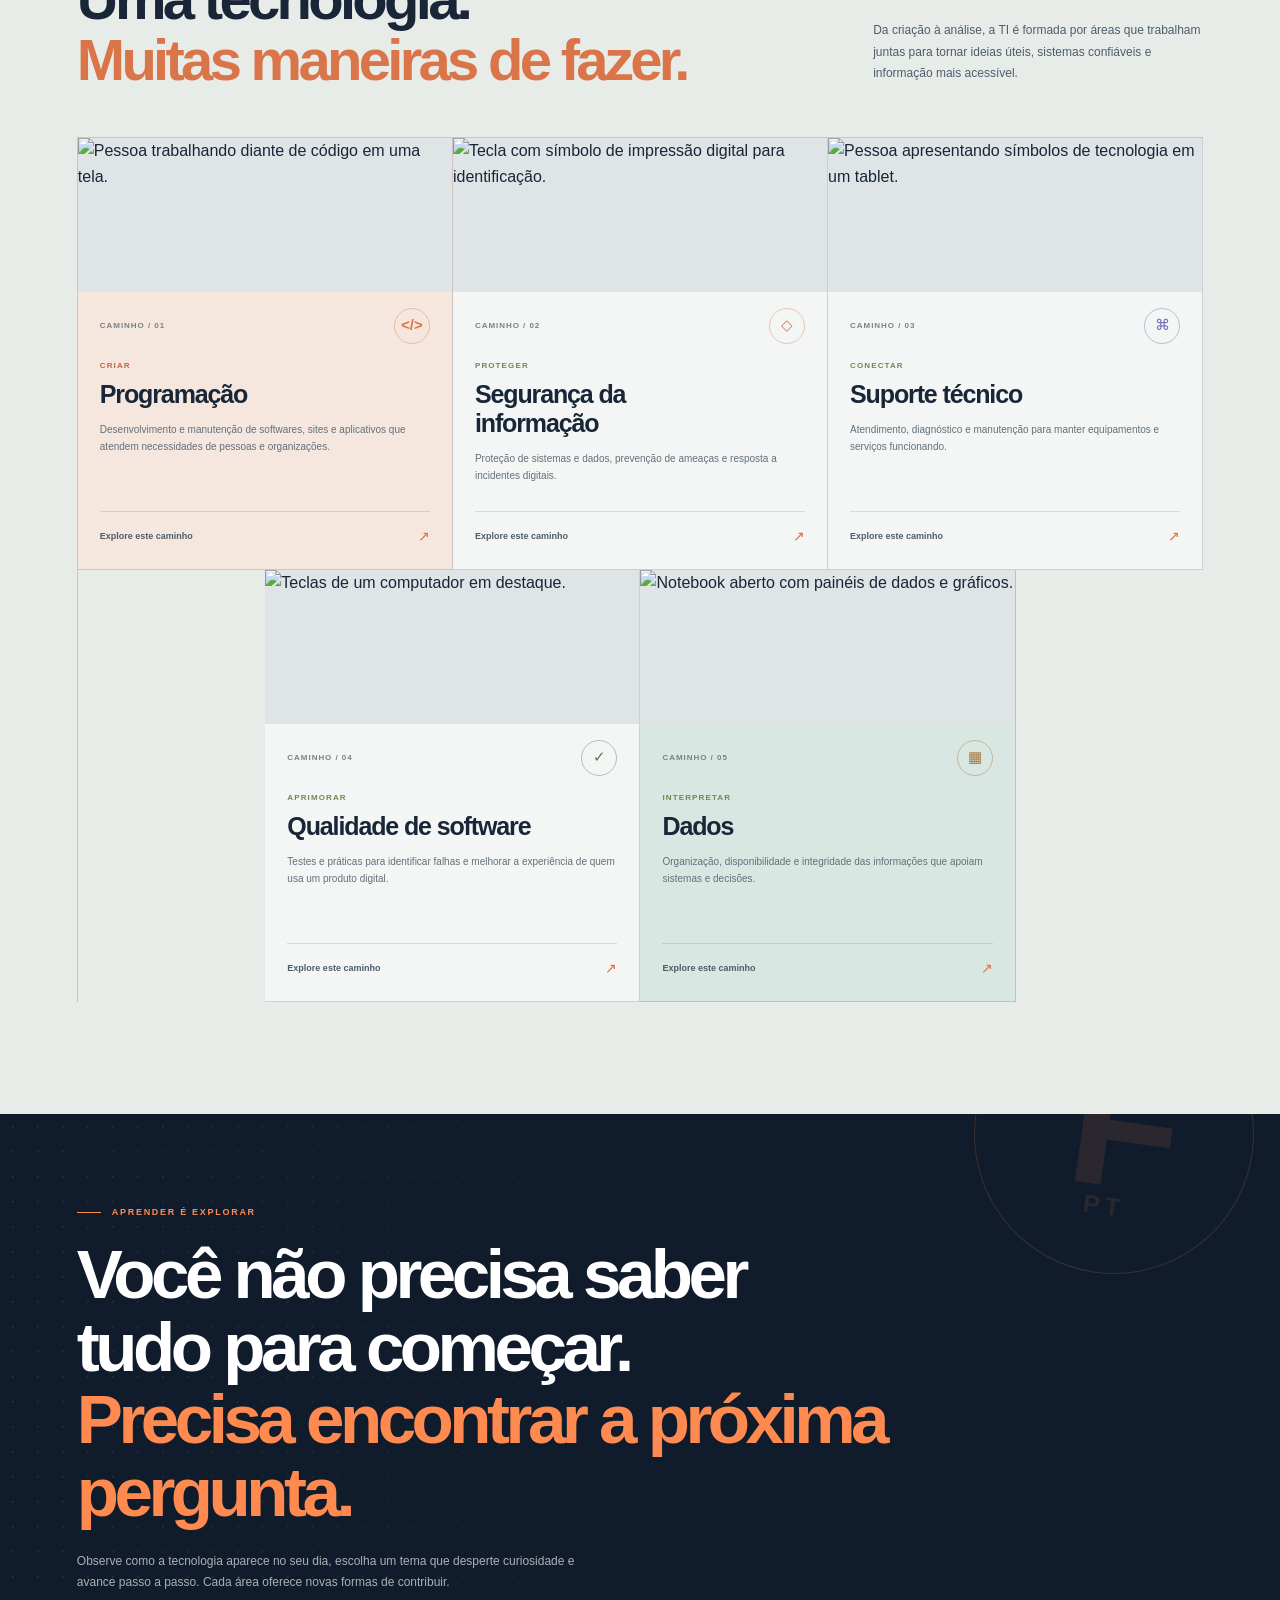
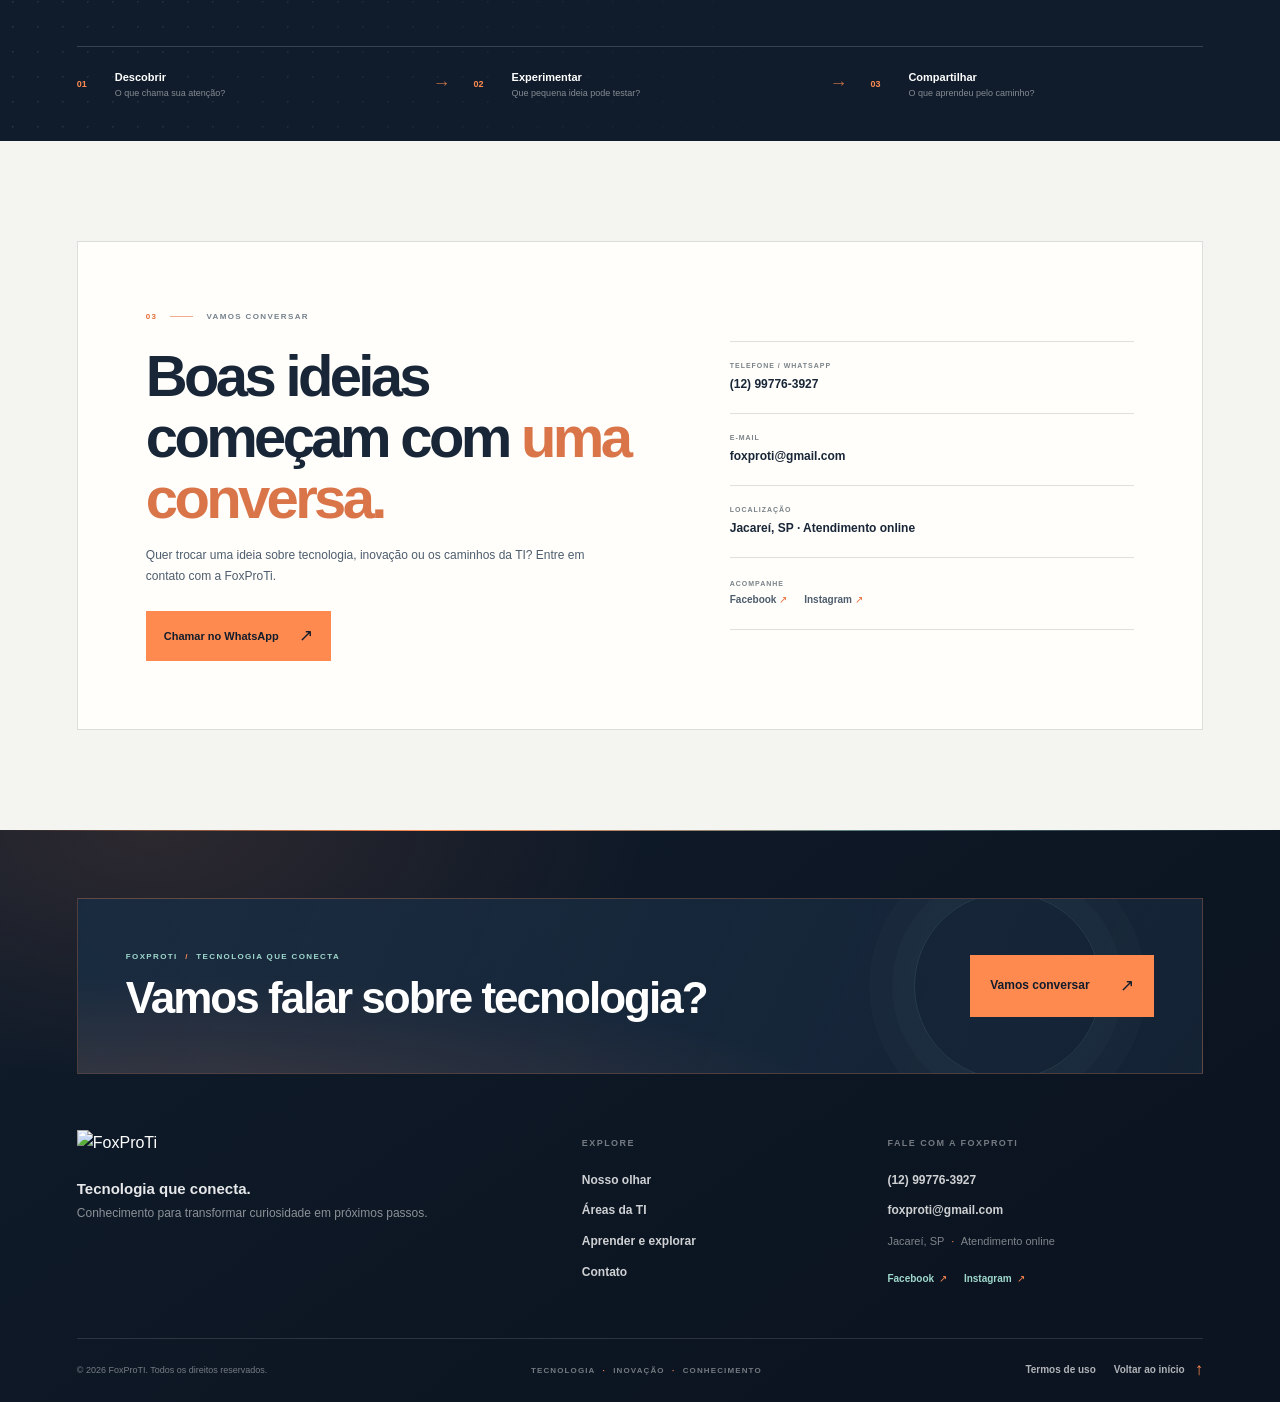
==== commit 3cd15afc: "FoxProTI FoxProTI" ====
--- a/index.html
+++ b/index.html
@@ -211,7 +211,7 @@
       </div>
 
       <div class="footer-bottom">
-        <span class="footer-copyright">© 2026 AI.Tech. Todos os direitos reservados.</span>
+        <span class="footer-copyright">© 2026 FoxProTI. Todos os direitos reservados.</span>
         <span class="footer-signature">TECNOLOGIA <i aria-hidden="true">·</i> INOVAÇÃO <i aria-hidden="true">·</i> CONHECIMENTO</span>
         <div class="footer-bottom-links">
           <a class="footer-terms" href="termos-de-uso.html">Termos de uso</a>
